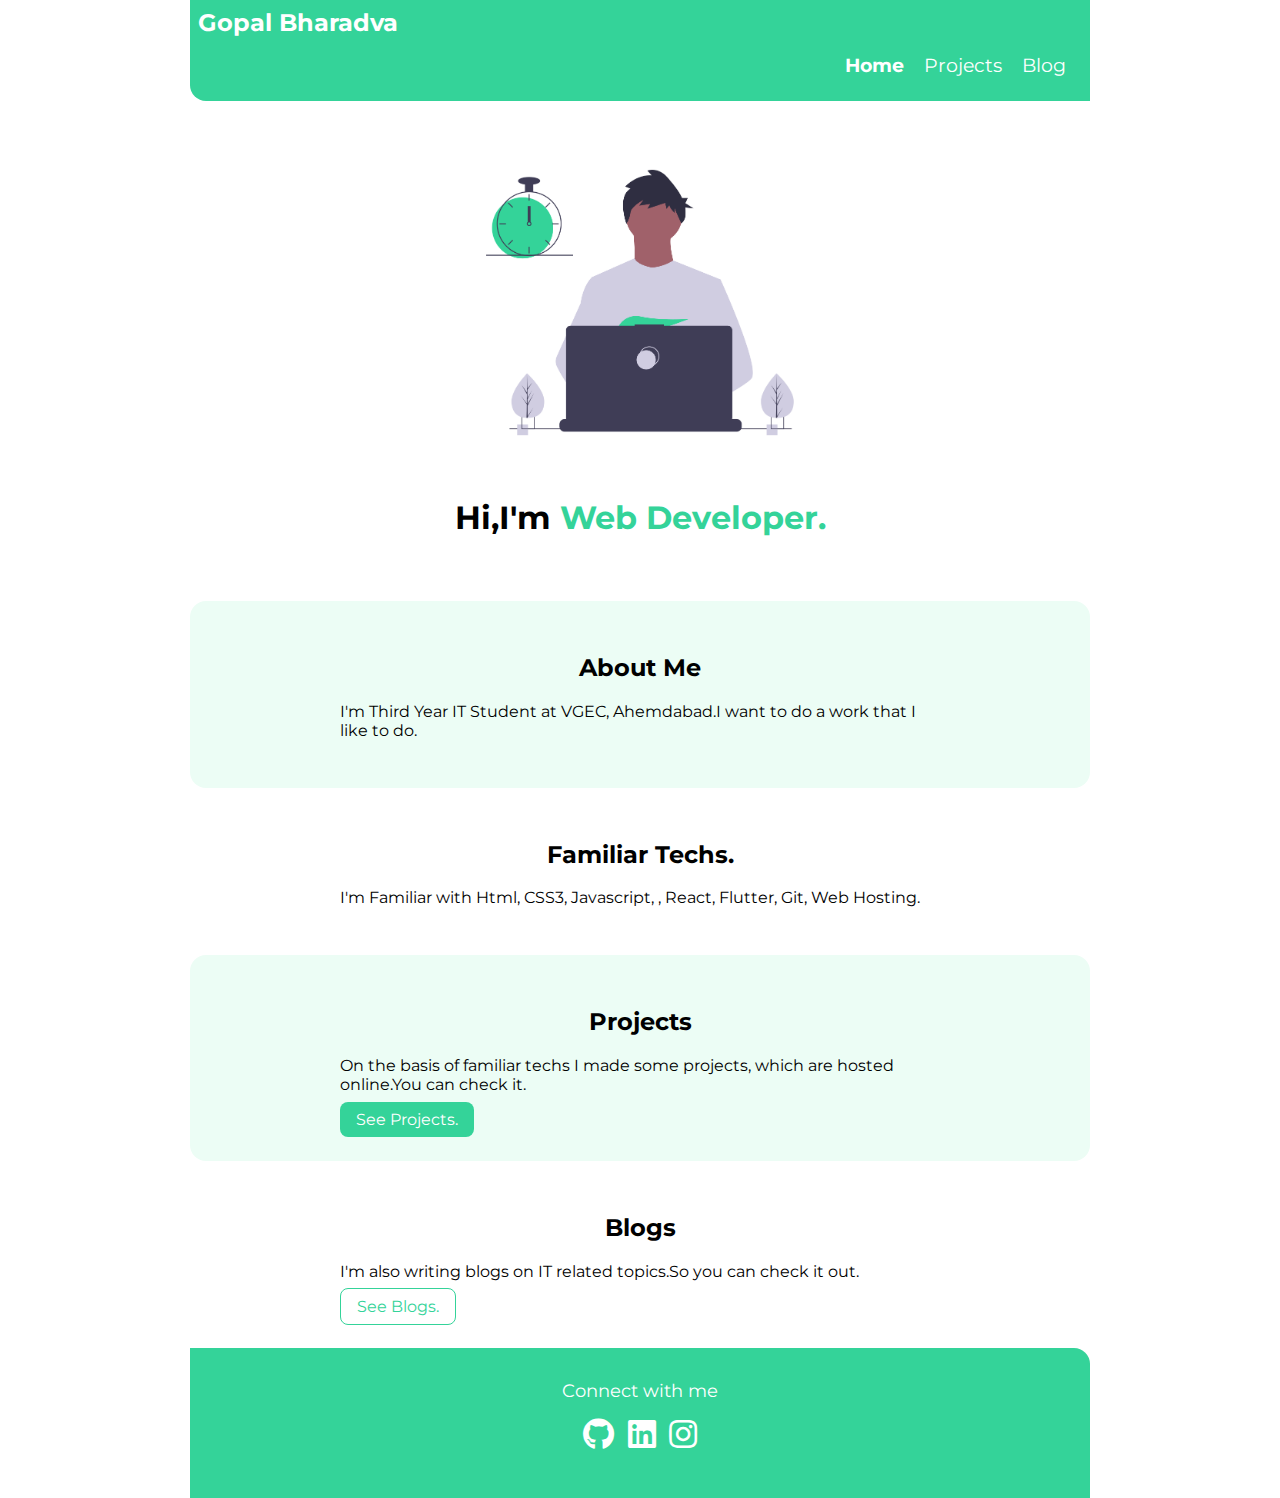
==== index.html @ 61639146 "refactor:add mark10 to mark14" ====
<!DOCTYPE html>
<html lang="en">
  <head>
    <meta charset="UTF-8" />
    <meta name="viewport" content="width=device-width, initial-scale=1.0" />
    <title>Portfolio</title>
    <link rel="icon" href="images/p.png" />
    <link rel="stylesheet" href="/style.css" />
    <link rel="preconnect" href="https://fonts.gstatic.com" />
    <link rel="preconnect" href="https://fonts.gstatic.com" />
    <link
      href="https://fonts.googleapis.com/css2?family=Montserrat&display=swap"
      rel="stylesheet"
    />
    <link
      rel="stylesheet"
      href="https://cdnjs.cloudflare.com/ajax/libs/font-awesome/5.15.1/css/all.min.css"
    />
  </head>
  <body>
    <nav class="navbar">
      <div class="navbar-brand">Gopal Bharadva</div>
      <ul class="unordered-list" type="none">
        <li><a id="home" class="navbar-item" href="/">Home</a></li>
        <li><a class="navbar-item" href="/projects.html">Projects</a></li>
        <li><a class="navbar-item" href="/blogs.html">Blog</a></li>
      </ul>
    </nav>

    <header>
      <br /><br />
      <!-- <h2>Header</h2> -->
      <div class="header">
        <img class="image" src="/images/profile.png" />
        <p class="header-text">
          Hi,I'm <span class="clr">Web Developer.</span>
        </p>
      </div>
    </header>

    <section class="container2">
      <div class="container container-og">
        <h2 style="text-align: center">About Me</h2>
        <p>
          I'm Third Year IT Student at VGEC, Ahemdabad.I want to do a work that
          I like to do.
        </p>
      </div>
    </section>
    <section class="container1">
      <div class="container container-white">
        <h2>Familiar Techs.</h2>
        <p>
          I'm Familiar with Html, CSS3, Javascript, , React, Flutter, Git, Web
          Hosting.
        </p>
      </div>
    </section>
    <section class="container2">
      <div class="container container-og">
        <h2>Projects</h2>
        <p>
          On the basis of familiar techs I made some projects, which are hosted
          online.You can check it.
        </p>
        <a class="link1 primary-link" href="projects.html">See Projects.</a>
      </div>
    </section>
    <section class="container1">
      <div class="container container-white">
        <h2>Blogs</h2>
        <p>
          I'm also writing blogs on IT related topics.So you can check it out.
        </p>
        <a class="link1 secondary-link" href="blogs.html">See Blogs.</a>
      </div>
    </section>

    <footer>
      <div class="footer-header">Connect with me</div>
      <ul class="social-links">
        <li class="list-item">
          <a class="link" href="https://github.com/gopalbbharadva"
            ><i class="fab fa-github"></i
          ></a>
        </li>
        <li class="list-item">
          <a
            class="link"
            href="https://www.linkedin.com/in/gopal-bharadva-1aa880176/"
            ><i class="fab fa-linkedin"></i
          ></a>
        </li>
        <li class="list-item">
          <a class="link" href="https://www.instagram.com/gopal_33_gb/"
            ><i class="fab fa-instagram"></i
          ></a>
        </li>
      </ul>
    </footer>
  </body>
</html>
---- style.css ----
body{
    margin: auto;
    max-width: 900px;
    font-family: 'Montserrat', sans-serif;
}
:root{
    --primary-color:#34D399;
    --section-color:#ECFDF5;
}

/* Navigation bar */

.navbar{
    padding: 0.5rem;
    color: white;
    background-color: var(--primary-color);
    border-bottom-left-radius: 1rem;
}
.navbar-brand{
    font-weight: bold;
    font-size: x-large;
}
.unordered-list{
    text-align: right;
}
#home{
    font-weight: bold;
}
li{
    display:inline;
}
.navbar-item{
    padding: 0rem 1rem 0rem 0rem;
    color: white;
    text-decoration: none;
    font-size: larger;
}

/* Links */
.link1{
    padding:0.5rem 1rem;
}
.primary-link{
    border-radius: 0.5rem;
    color: white;
    background-color: var(--primary-color);
    text-decoration: none;
}
.secondary-link{
    border-radius: 0.5rem;
    color: var(--primary-color);
    border: 1px solid var(--primary-color);
    text-decoration: none;
}

/* Header */
.image{
    max-width: 80%;
    width: 400px;
    display: block;
    margin: auto;
}
.header-text{
    text-align: center;
    font-weight: bold;
    font-size:xx-large;
}
.clr{
    color: var(--primary-color);
}
.p1{
    font-size: larger;
}
.header{
    padding-bottom: 2rem;
}
/* Footer */
footer{
    border-top-right-radius: 1rem;
    background-color: var(--primary-color);
    padding: 2rem 1rem;
    text-align: center;
}
.footer-header
{
    font-size: large;
    color: white;
    text-align: center;

}
.link{
    color:white;
    box-sizing: border-box;
    text-decoration: none;
    padding: 0.3rem;
}
.fab{
    font-size: 2rem;
}
ul{
    padding-inline-start: 0px;
}

/* Section */
.container{
    padding: 0rem 1rem;
}
.container1{
    padding: 2rem;
}
.container1 h2{
    text-align: center;
}
.container-white{
    max-width: 600px;
    margin: auto;
}
.container2{
    border-radius: 1rem;
    padding: 2rem;
    background-color: var(--section-color);
}
.container2 h2{
    text-align: center;
}
.container-og{
    max-width: 600px;
    margin: auto;
}


/* Lists */
.container-center{
    padding: 0.5rem;
    padding-bottom: 2rem;
    text-align: center;
}
.container-center-og{
    border-radius: 1rem;
    background-color: var(--section-color);
    padding: 0.5rem;
    padding-bottom: 2rem;
    text-align: center;
}

/* Blog */
.hr1{
    max-width: 35rem;
    margin: auto;

}
.para{
    text-align: center;
    max-width: 600px;
    padding: 1rem;
    margin: auto;
}
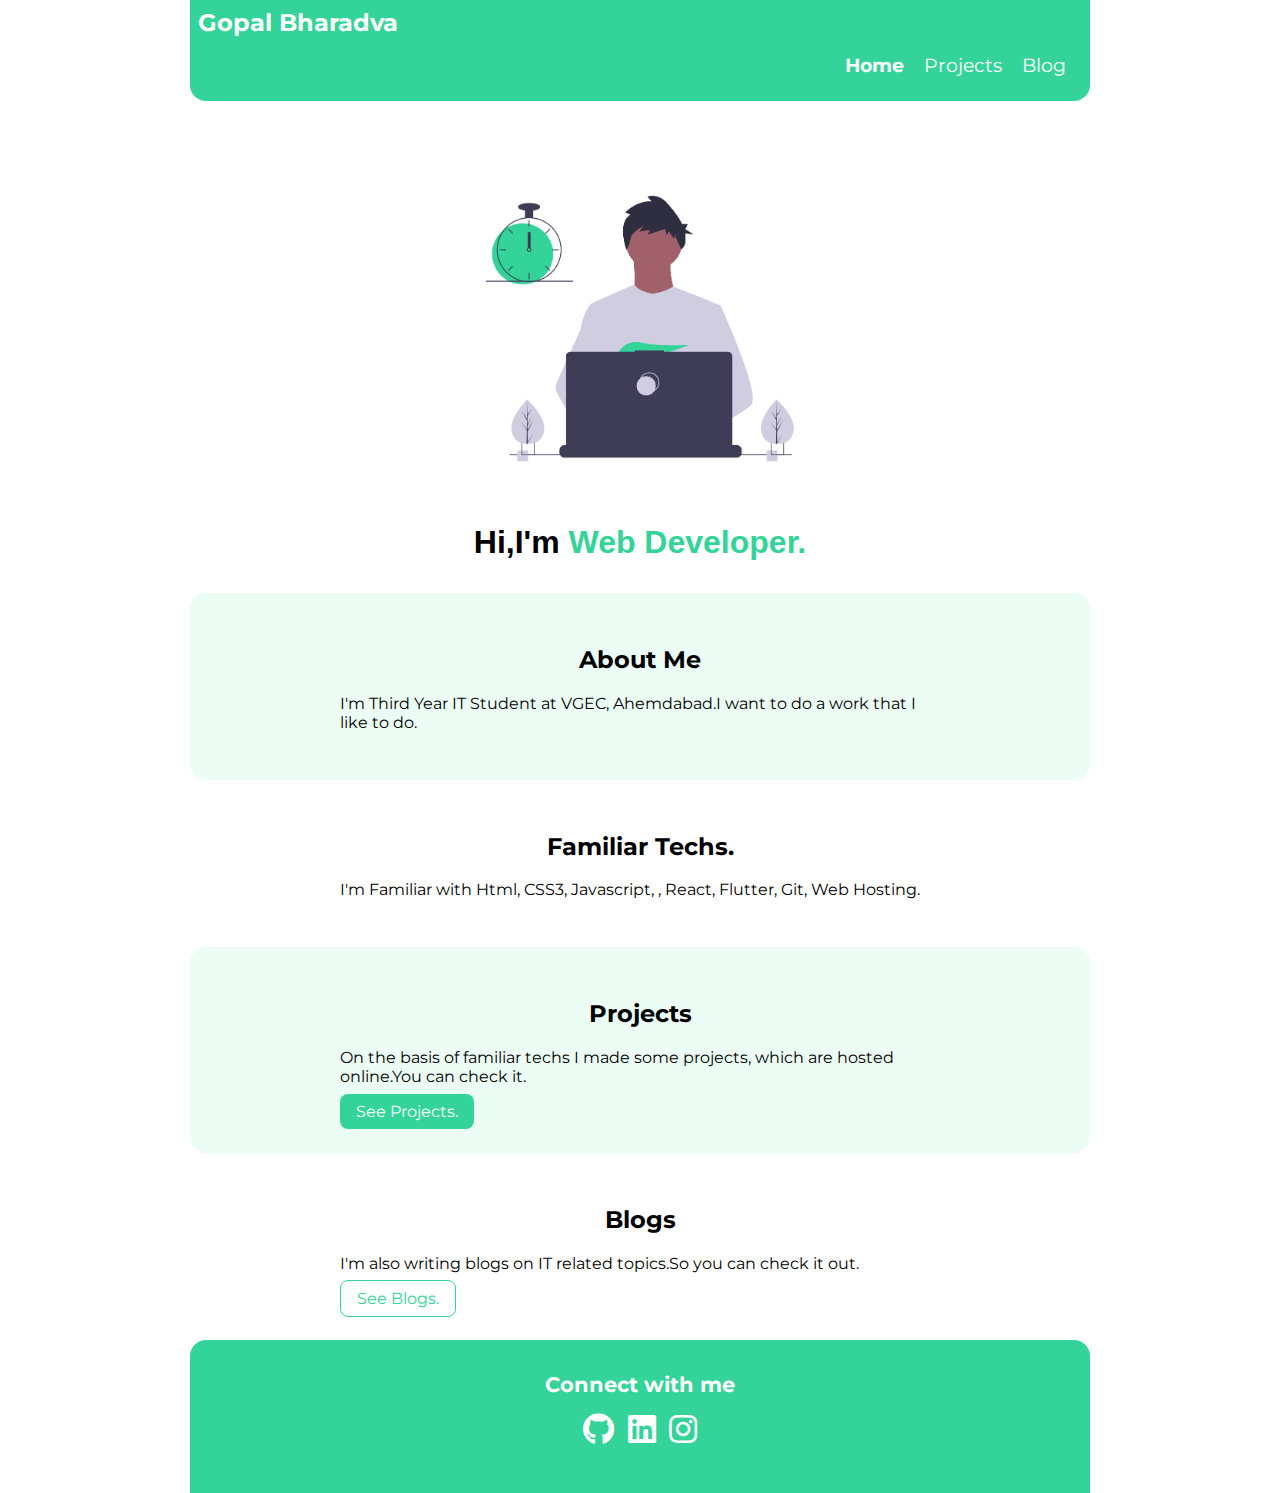
==== commit d573bc75: "refactor:add marks to projects" ====
--- a/index.html
+++ b/index.html
@@ -77,7 +77,7 @@
     </section>
 
     <footer>
-      <div class="footer-header">Connect with me</div>
+      <p class="footer-header">Connect with me</p>
       <ul class="social-links">
         <li class="list-item">
           <a class="link" href="https://github.com/gopalbbharadva"
--- a/style.css
+++ b/style.css
@@ -1,158 +1,210 @@
-
-body{
-    margin: auto;
-    max-width: 900px;
-    font-family: 'Montserrat', sans-serif;
-}
-:root{
-    --primary-color:#34D399;
-    --section-color:#ECFDF5;
+@import url("https://fonts.googleapis.com/css2?family=Lato&display=swap");
+body {
+  display: flex;
+  flex-direction: column;
+  justify-content: space-between;
+  min-height: 100vh;
+  margin: auto;
+  max-width: 900px;
+  font-family: "Montserrat", sans-serif;
+}
+:root {
+  --primary-color: #34d399;
+  --section-color: #ecfdf5;
 }
 
 /* Navigation bar */
 
-.navbar{
-    padding: 0.5rem;
-    color: white;
-    background-color: var(--primary-color);
-    border-bottom-left-radius: 1rem;
-}
-.navbar-brand{
-    font-weight: bold;
-    font-size: x-large;
-}
-.unordered-list{
-    text-align: right;
-}
-#home{
-    font-weight: bold;
-}
-li{
-    display:inline;
-}
-.navbar-item{
-    padding: 0rem 1rem 0rem 0rem;
-    color: white;
-    text-decoration: none;
-    font-size: larger;
+.navbar {
+  padding: 0.5rem;
+  color: white;
+  background-color: var(--primary-color);
+  border-bottom-left-radius: 1rem;
+  border-bottom-right-radius: 1rem;
+}
+.navbar-brand {
+  font-weight: bold;
+  font-size: x-large;
+}
+.unordered-list {
+  text-align: right;
+}
+#home {
+  font-weight: bold;
+}
+li {
+  display: inline;
+}
+.navbar-item {
+  padding: 0rem 1rem 0rem 0rem;
+  color: white;
+  text-decoration: none;
+  font-size: larger;
 }
 
 /* Links */
-.link1{
-    padding:0.5rem 1rem;
-}
-.primary-link{
-    border-radius: 0.5rem;
-    color: white;
-    background-color: var(--primary-color);
-    text-decoration: none;
-}
-.secondary-link{
-    border-radius: 0.5rem;
-    color: var(--primary-color);
-    border: 1px solid var(--primary-color);
-    text-decoration: none;
+.link1 {
+  padding: 0.5rem 1rem;
+}
+.primary-link {
+  border-radius: 0.5rem;
+  color: white;
+  background-color: var(--primary-color);
+  text-decoration: none;
+}
+.secondary-link {
+  border-radius: 0.5rem;
+  color: var(--primary-color);
+  border: 1px solid var(--primary-color);
+  text-decoration: none;
 }
 
 /* Header */
-.image{
-    max-width: 80%;
-    width: 400px;
-    display: block;
-    margin: auto;
-}
-.header-text{
-    text-align: center;
-    font-weight: bold;
-    font-size:xx-large;
-}
-.clr{
-    color: var(--primary-color);
-}
-.p1{
-    font-size: larger;
-}
-.header{
-    padding-bottom: 2rem;
-}
+header {
+  font-family: -apple-system, BlinkMacSystemFont, "Segoe UI", Roboto, Oxygen,
+    Ubuntu, Cantarell, "Open Sans", "Helvetica Neue", sans-serif;
+  font-size: 1.3rem;
+}
+.image {
+  border-radius: 0.5rem;
+  max-width: 80%;
+  width: 400px;
+  display: block;
+  margin: 1rem auto;
+}
+.header-text {
+  text-align: center;
+  font-weight: bold;
+  font-size: xx-large;
+}
+.clr {
+  color: var(--primary-color);
+}
+.p1 {
+  font-size: larger;
+}
+
 /* Footer */
-footer{
-    border-top-right-radius: 1rem;
-    background-color: var(--primary-color);
-    padding: 2rem 1rem;
-    text-align: center;
-}
-.footer-header
-{
-    font-size: large;
-    color: white;
-    text-align: center;
-
-}
-.link{
-    color:white;
-    box-sizing: border-box;
-    text-decoration: none;
-    padding: 0.3rem;
-}
-.fab{
-    font-size: 2rem;
-}
-ul{
-    padding-inline-start: 0px;
+footer {
+  border-top-right-radius: 1rem;
+  border-top-left-radius: 1rem;
+  background-color: var(--primary-color);
+  padding: 2rem 1rem;
+  text-align: center;
+}
+.foot {
+  width: 100%;
+  max-width: 600px;
+  margin: auto;
+  display: flex;
+  justify-content: center;
+  align-items: center;
+  flex-direction: column;
+}
+.footer-header {
+  margin: 0;
+  font-weight: bold;
+  font-size: 1.3rem;
+  color: white;
+  text-align: center;
+}
+.link {
+  color: white;
+  box-sizing: border-box;
+  text-decoration: none;
+  padding: 0.3rem;
+}
+i:hover{
+  opacity: 0.8;
+}
+.fab {
+  font-size: 2rem;
+}
+ul {
+  padding-inline-start: 0px;
 }
 
 /* Section */
-.container{
-    padding: 0rem 1rem;
-}
-.container1{
-    padding: 2rem;
-}
-.container1 h2{
-    text-align: center;
-}
-.container-white{
-    max-width: 600px;
-    margin: auto;
-}
-.container2{
-    border-radius: 1rem;
-    padding: 2rem;
-    background-color: var(--section-color);
-}
-.container2 h2{
-    text-align: center;
-}
-.container-og{
-    max-width: 600px;
-    margin: auto;
-}
-
+.container {
+  padding: 0rem 1rem;
+}
+.container1 {
+  padding: 2rem;
+}
+.container1 h2 {
+  text-align: center;
+}
+.container-white {
+  margin: 2rem 1rem;
+  max-width: 600px;
+  margin: auto;
+}
+.container2 {
+  border-radius: 1rem;
+  padding: 2rem;
+  background-color: var(--section-color);
+}
+.container2 h2 {
+  text-align: center;
+}
+.container-og {
+  margin: 2rem 1rem;
+  max-width: 600px;
+  margin: auto;
+}
 
 /* Lists */
-.container-center{
-    padding: 0.5rem;
-    padding-bottom: 2rem;
-    text-align: center;
-}
-.container-center-og{
-    border-radius: 1rem;
-    background-color: var(--section-color);
-    padding: 0.5rem;
-    padding-bottom: 2rem;
-    text-align: center;
+.container-center {
+  padding: 0.5rem;
+  padding-bottom: 2rem;
+  text-align: center;
+}
+.container-center-og {
+  border-radius: 1rem;
+  background-color: var(--section-color);
+  padding: 0.5rem;
+  padding-bottom: 2rem;
+  text-align: center;
 }
 
 /* Blog */
-.hr1{
-    max-width: 35rem;
-    margin: auto;
-
-}
-.para{
-    text-align: center;
-    max-width: 600px;
-    padding: 1rem;
-    margin: auto;
-}+.hr1 {
+  max-width: 35rem;
+  margin: auto;
+}
+.blogtext {
+  padding: 0.5rem 0;
+  display: flex;
+  flex-direction: column;
+  justify-content: flex-start;
+  align-items: flex-start;
+}
+.para {
+  text-align: center;
+  max-width: 600px;
+  padding: 1rem;
+  margin: auto;
+}
+.highlight {
+  background-color: #e6ecf5;
+}
+.note{
+  background-color: #ecfdf5;
+  padding: 1rem;
+  border-left: 5px solid black;
+  color: #6B7280;
+}
+
+.mark{
+  font-size: 1.5rem;
+  margin: 0;
+  color: #4F46E5;
+}
+@media screen and (max-width: 500px) {
+  .blogs {
+    display: flex;
+    justify-content: center;
+    flex-direction: column;
+    align-items: center;
+  }
+}
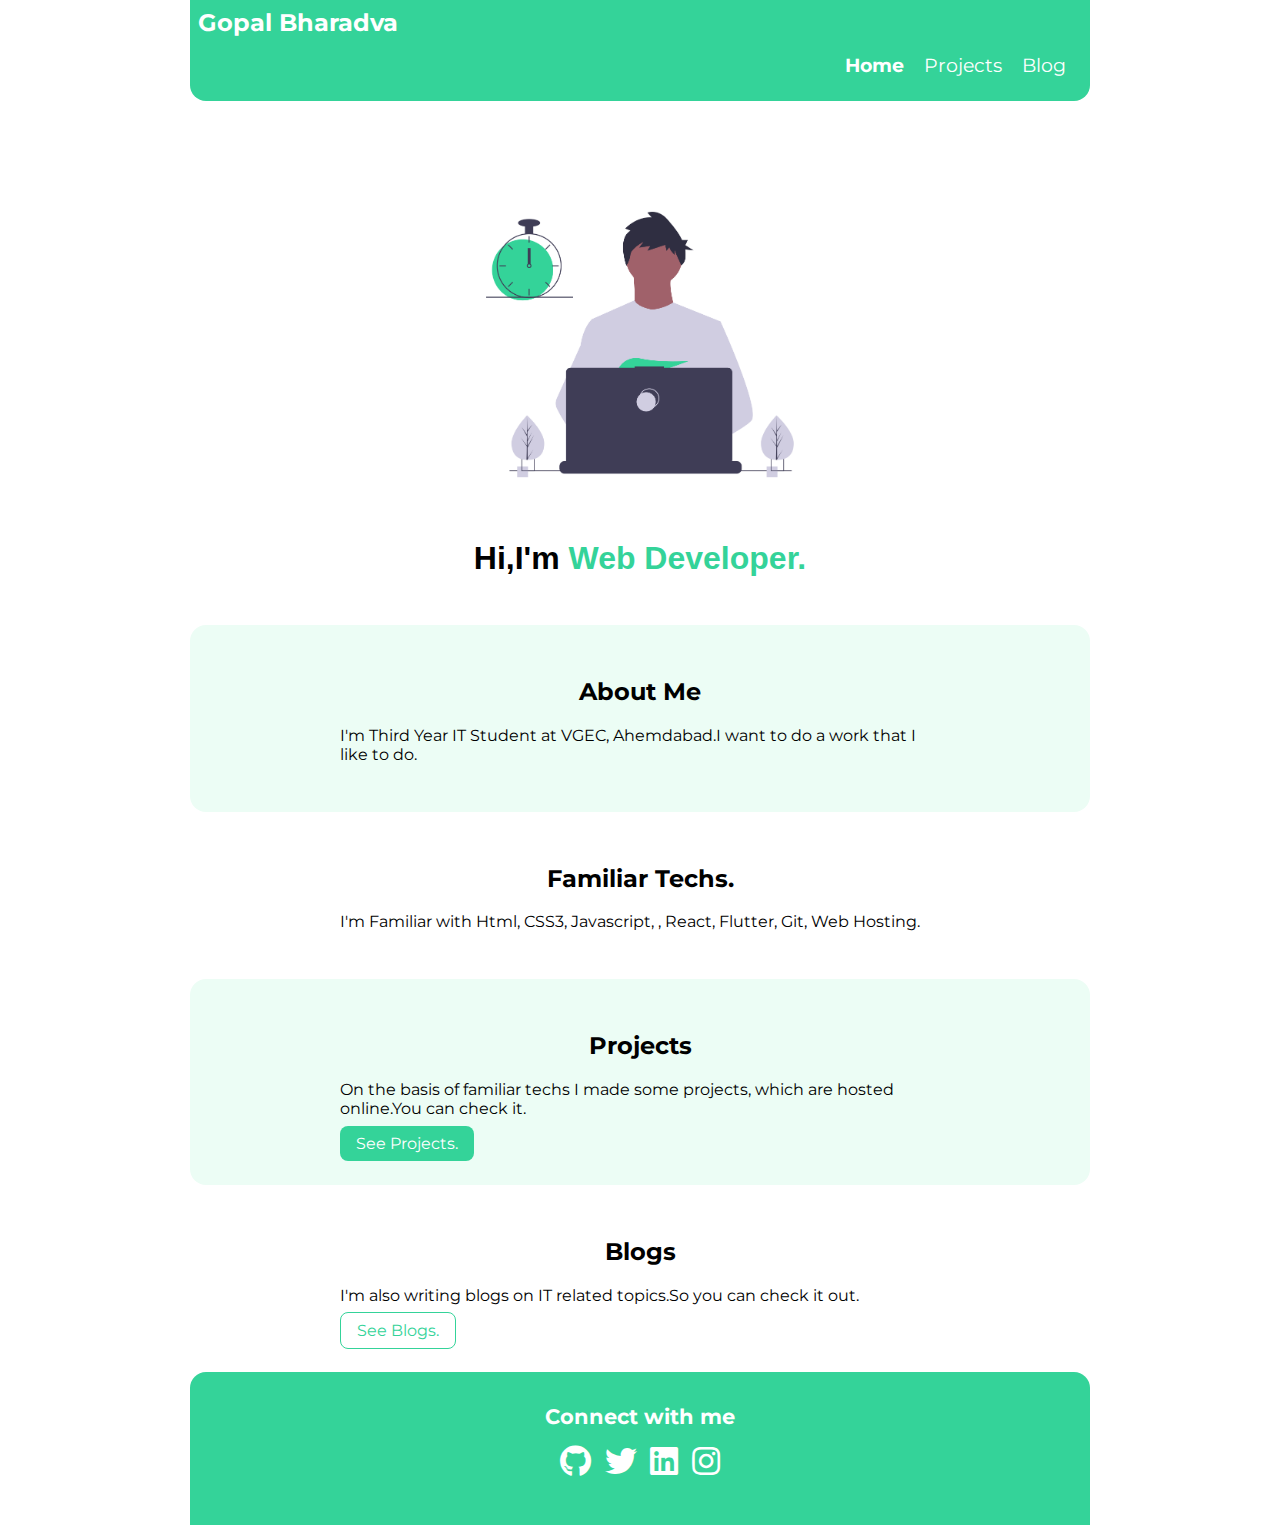
==== commit ece31376: "refactor:twitter link added" ====
--- a/index.html
+++ b/index.html
@@ -85,6 +85,11 @@
           ></a>
         </li>
         <li class="list-item">
+          <a class="link" href="https://twitter.com/Gopal_33_gb"
+            ><i class="fab fa-twitter"></i
+          ></a>
+        </li>
+        <li class="list-item">
           <a
             class="link"
             href="https://www.linkedin.com/in/gopal-bharadva-1aa880176/"
--- a/style.css
+++ b/style.css
@@ -64,6 +64,7 @@
   font-family: -apple-system, BlinkMacSystemFont, "Segoe UI", Roboto, Oxygen,
     Ubuntu, Cantarell, "Open Sans", "Helvetica Neue", sans-serif;
   font-size: 1.3rem;
+  padding: 1rem;
 }
 .image {
   border-radius: 0.5rem;
@@ -135,7 +136,6 @@
   text-align: center;
 }
 .container-white {
-  margin: 2rem 1rem;
   max-width: 600px;
   margin: auto;
 }
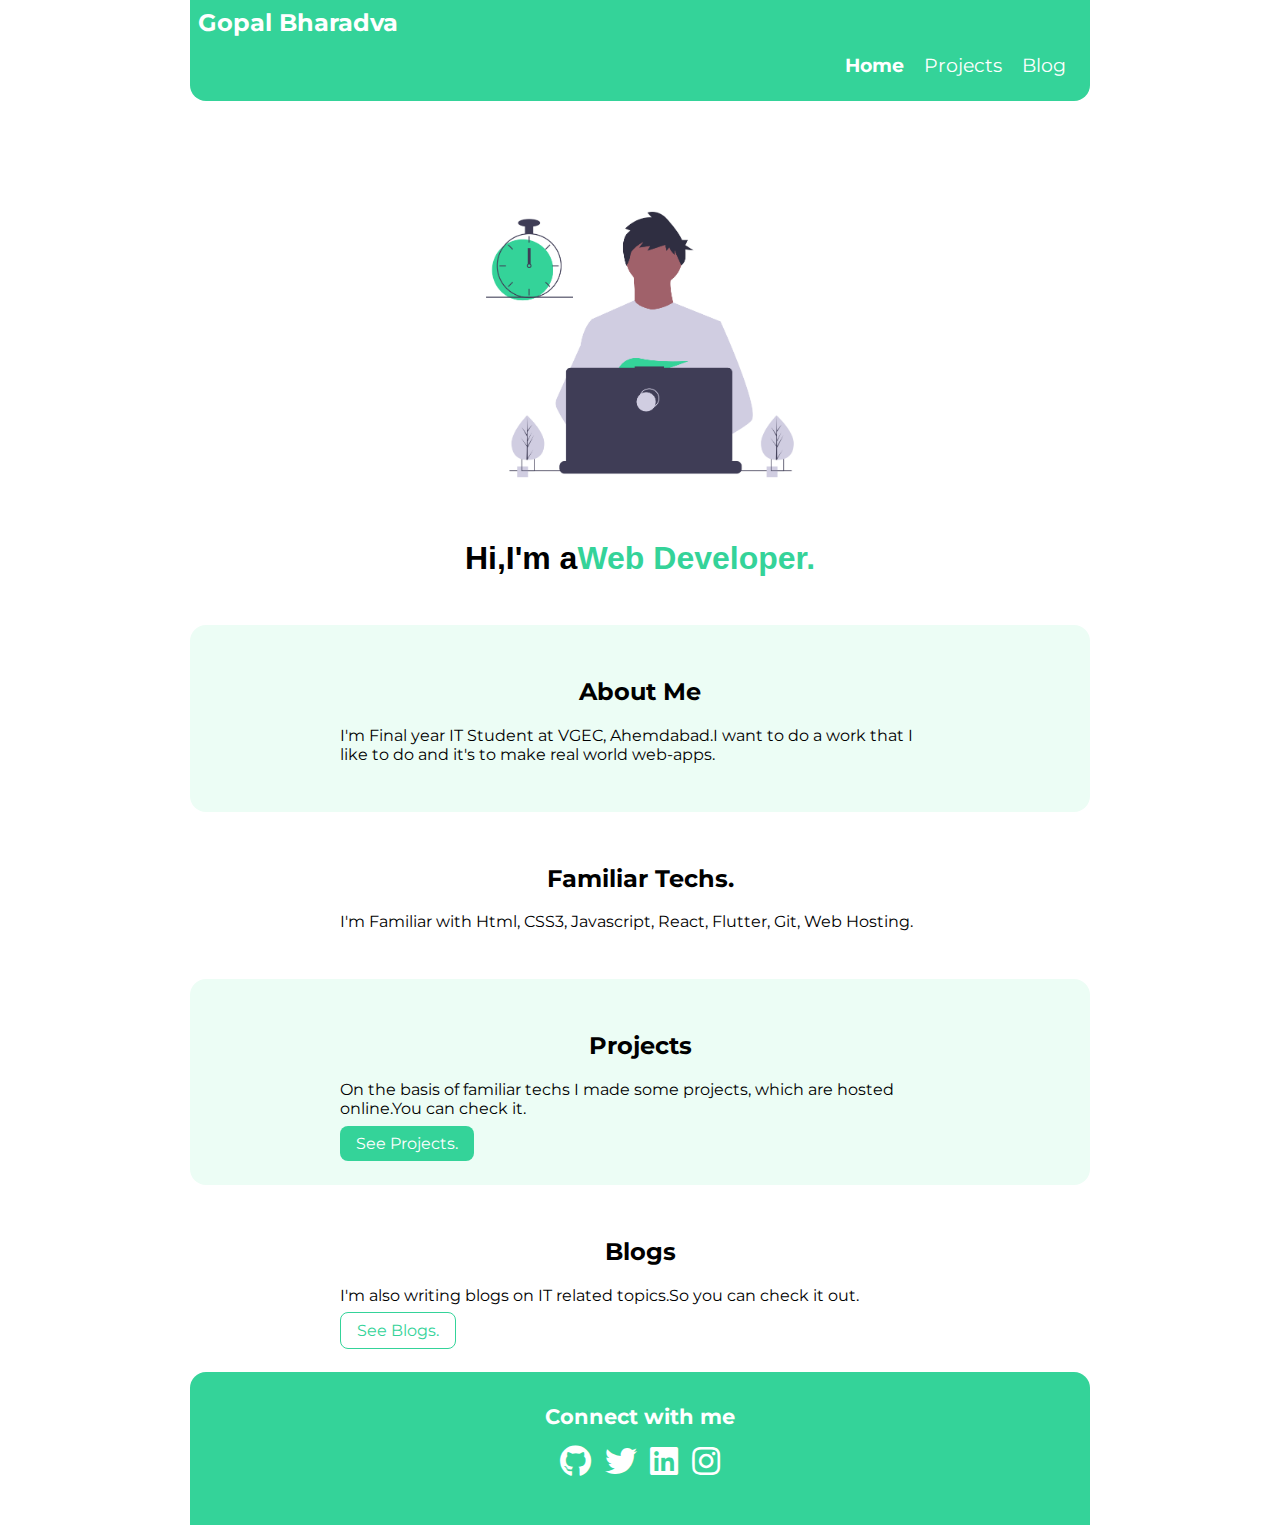
==== commit bdb420be: "refactor:changed blog links" ====
--- a/index.html
+++ b/index.html
@@ -33,7 +33,7 @@
       <div class="header">
         <img class="image" src="/images/profile.png" />
         <p class="header-text">
-          Hi,I'm <span class="clr">Web Developer.</span>
+          Hi,I'm a<span class="clr">Web Developer.</span>
         </p>
       </div>
     </header>
@@ -42,8 +42,8 @@
       <div class="container container-og">
         <h2 style="text-align: center">About Me</h2>
         <p>
-          I'm Third Year IT Student at VGEC, Ahemdabad.I want to do a work that
-          I like to do.
+          I'm Final year IT Student at VGEC, Ahemdabad.I want to do a work that
+          I like to do and it's to make real world web-apps.
         </p>
       </div>
     </section>
@@ -51,7 +51,7 @@
       <div class="container container-white">
         <h2>Familiar Techs.</h2>
         <p>
-          I'm Familiar with Html, CSS3, Javascript, , React, Flutter, Git, Web
+          I'm Familiar with Html, CSS3, Javascript, React, Flutter, Git, Web
           Hosting.
         </p>
       </div>
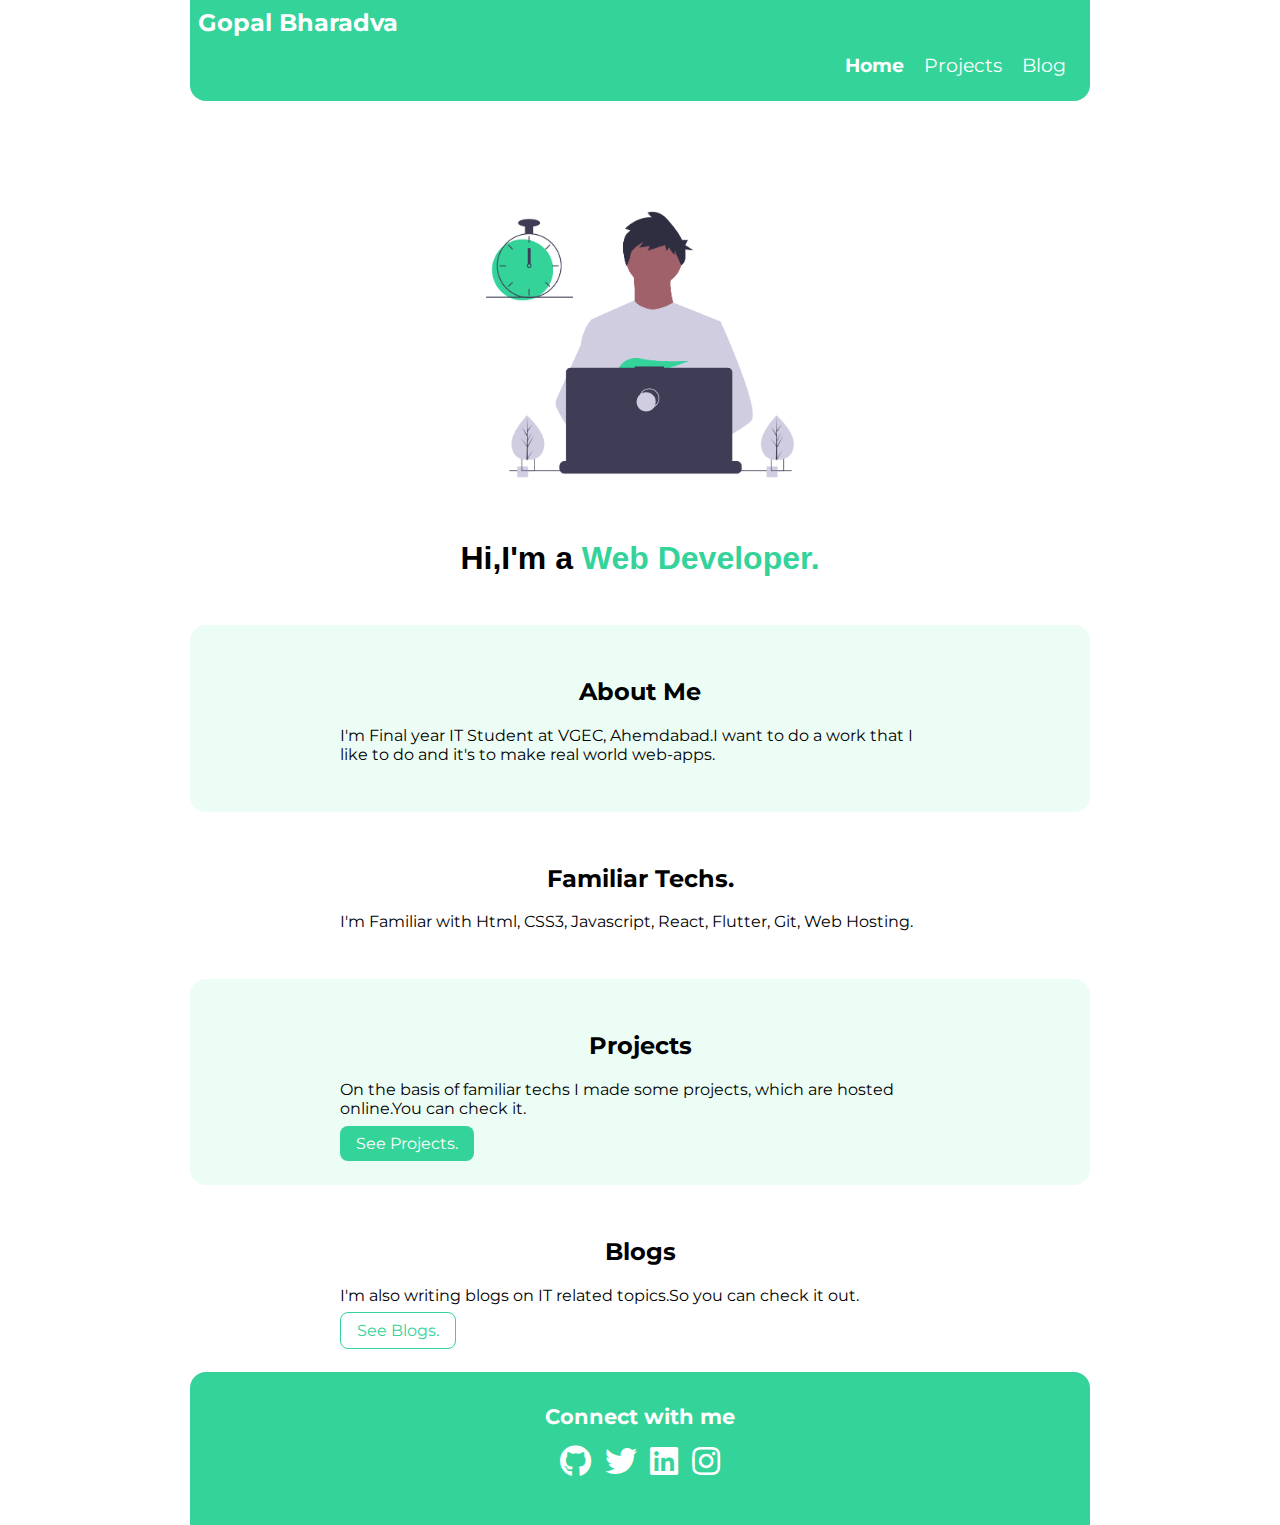
==== commit f710ced6: "refactor: some indentation fixed" ====
--- a/index.html
+++ b/index.html
@@ -33,7 +33,7 @@
       <div class="header">
         <img class="image" src="/images/profile.png" />
         <p class="header-text">
-          Hi,I'm a<span class="clr">Web Developer.</span>
+          Hi,I'm a <span class="clr">Web Developer.</span>
         </p>
       </div>
     </header>
